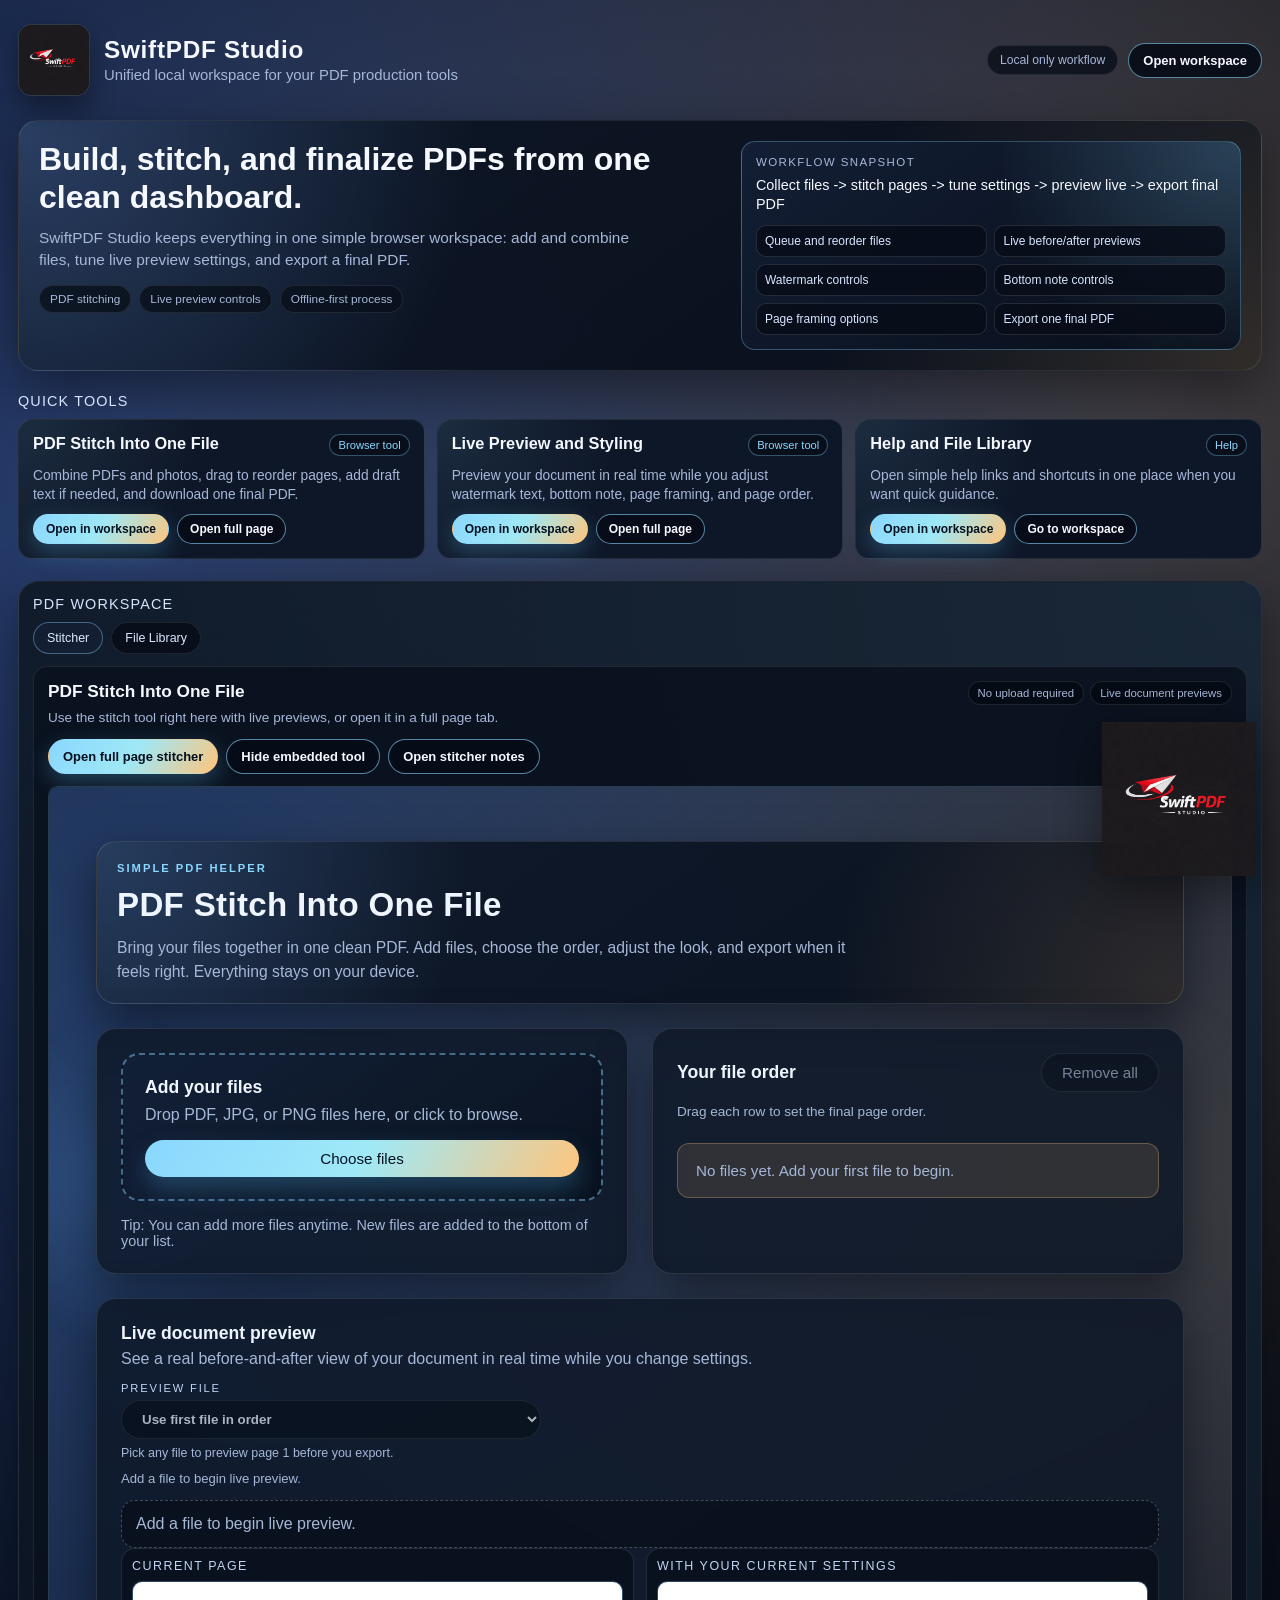
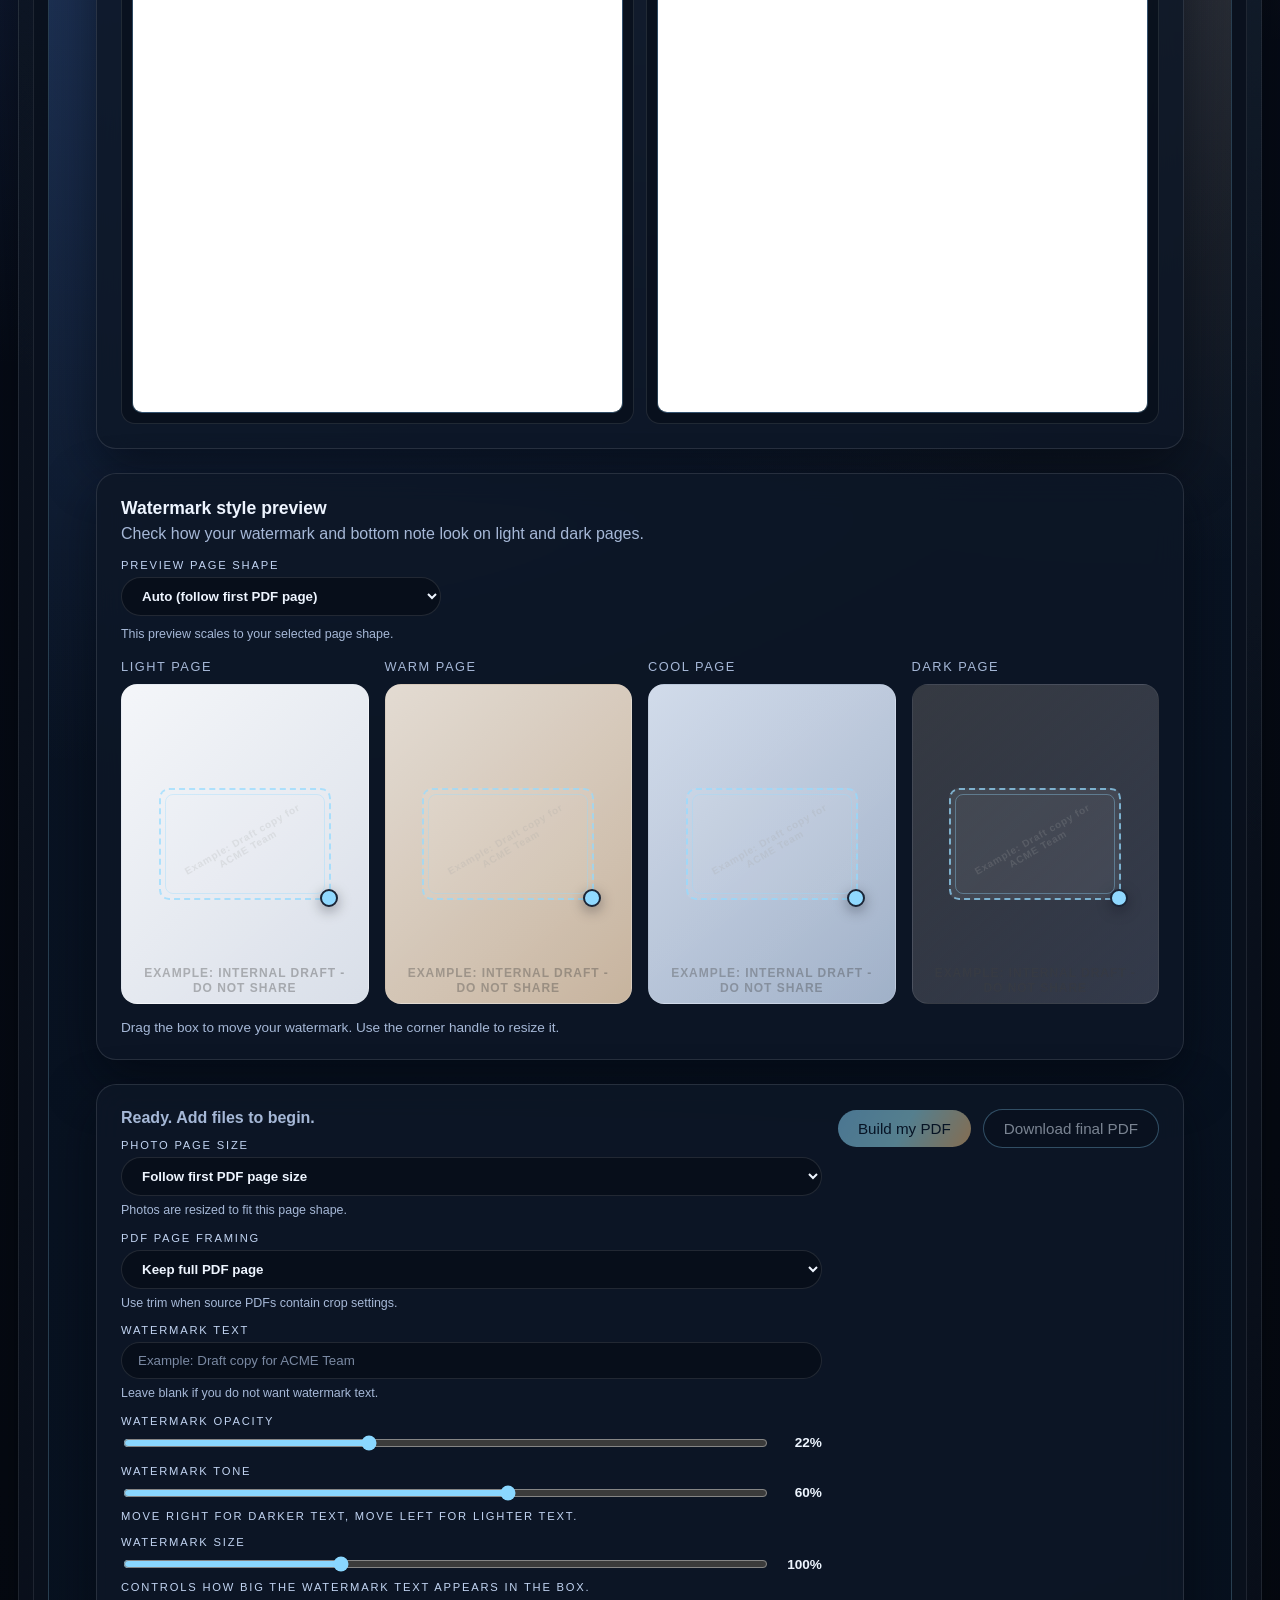
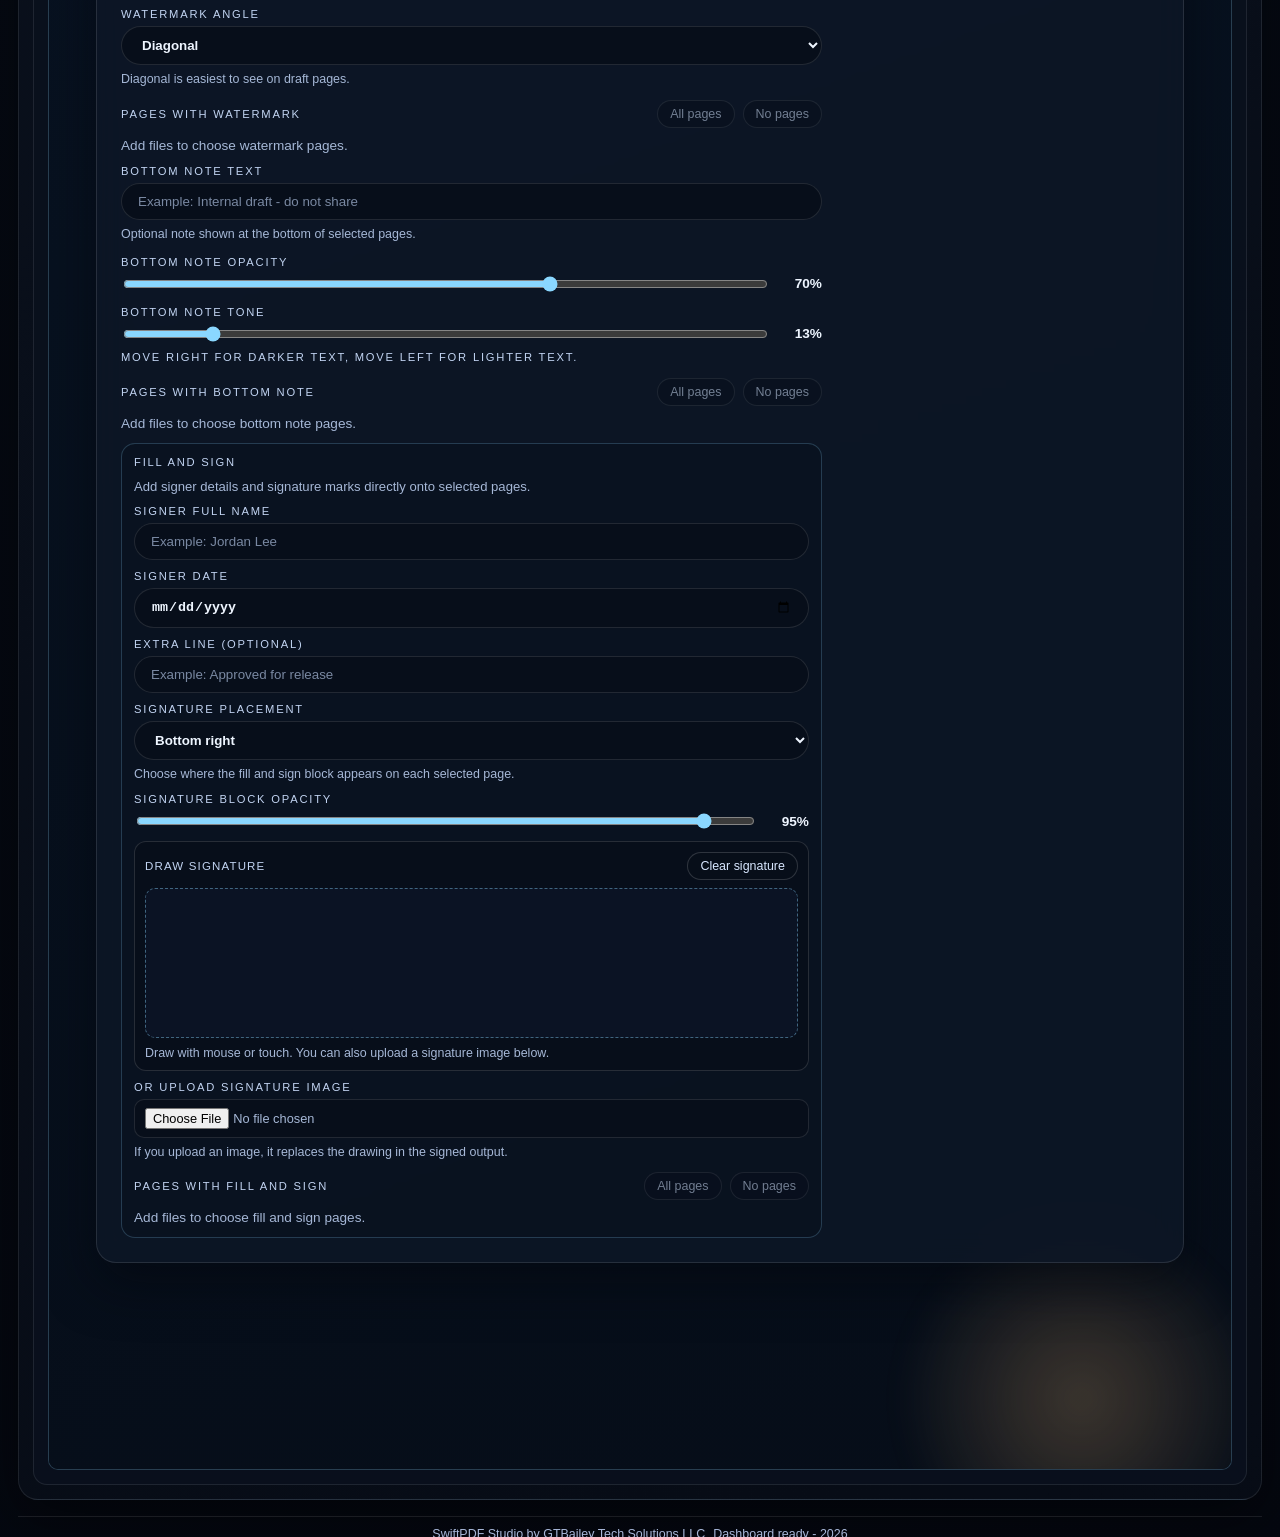
==== index.html @ 150867b7 "Initial SwiftPDF Studio web publish" ====
<!DOCTYPE html>
<html lang="en">
<head>
  <meta charset="UTF-8" />
  <meta name="viewport" content="width=device-width, initial-scale=1" />
  <title>SwiftPDF Studio - Unified Dashboard</title>
  <link rel="stylesheet" href="dashboard.css" />
</head>
<body>
  <div class="app">
    <header class="topbar">
      <div class="brand">
        <div class="brand-mark" aria-hidden="true">
          <img class="brand-logo" src="./SwiftPDF%20Studio%20Logo.png" alt="" />
        </div>
        <div class="brand-copy">
          <div class="brand-title">SwiftPDF Studio</div>
          <div class="brand-subtitle">Unified local workspace for your PDF production tools</div>
        </div>
      </div>
      <div class="topbar-actions">
        <div class="chip">Local only workflow</div>
        <button class="btn btn-outline" type="button" data-action="open-workspace">Open workspace</button>
      </div>
    </header>

    <section class="hero">
      <div class="hero-main">
        <h1>Build, stitch, and finalize PDFs from one clean dashboard.</h1>
        <p>
          SwiftPDF Studio keeps everything in one simple browser workspace:
          add and combine files, tune live preview settings, and export a final PDF.
        </p>
        <div class="hero-tags">
          <span>PDF stitching</span>
          <span>Live preview controls</span>
          <span>Offline-first process</span>
        </div>
      </div>
      <div class="hero-visual">
        <div class="hero-visual-title">Workflow snapshot</div>
        <div class="hero-visual-body">Collect files -> stitch pages -> tune settings -> preview live -> export final PDF</div>
        <div class="hero-visual-grid">
          <div class="visual-chip">Queue and reorder files</div>
          <div class="visual-chip">Live before/after previews</div>
          <div class="visual-chip">Watermark controls</div>
          <div class="visual-chip">Bottom note controls</div>
          <div class="visual-chip">Page framing options</div>
          <div class="visual-chip">Export one final PDF</div>
        </div>
      </div>
    </section>

    <section class="quick-tools">
      <div class="section-title">Quick tools</div>
      <div class="tool-grid">
        <article class="tool-card" data-target="stitch">
          <div class="tool-head">
            <h3>PDF Stitch Into One File</h3>
            <span class="tool-tag">Browser tool</span>
          </div>
          <p>Combine PDFs and photos, drag to reorder pages, add draft text if needed, and download one final PDF.</p>
          <div class="tool-actions">
            <button class="btn btn-small" type="button" data-target="stitch">Open in workspace</button>
            <a class="btn btn-small btn-outline" href="./PDF%20Stitch%20Into%20One%20File/index.html" target="_blank" rel="noopener">Open full page</a>
          </div>
        </article>

        <article class="tool-card" data-target="stitch">
          <div class="tool-head">
            <h3>Live Preview and Styling</h3>
            <span class="tool-tag">Browser tool</span>
          </div>
          <p>Preview your document in real time while you adjust watermark text, bottom note, page framing, and page order.</p>
          <div class="tool-actions">
            <button class="btn btn-small" type="button" data-target="stitch">Open in workspace</button>
            <a class="btn btn-small btn-outline" href="./PDF%20Stitch%20Into%20One%20File/index.html" target="_blank" rel="noopener">Open full page</a>
          </div>
        </article>

        <article class="tool-card" data-target="library">
          <div class="tool-head">
            <h3>Help and File Library</h3>
            <span class="tool-tag">Help</span>
          </div>
          <p>Open simple help links and shortcuts in one place when you want quick guidance.</p>
          <div class="tool-actions">
            <button class="btn btn-small" type="button" data-target="library">Open in workspace</button>
            <button class="btn btn-small btn-outline" type="button" data-action="open-workspace">Go to workspace</button>
          </div>
        </article>
      </div>
    </section>

    <section class="workspace-wrap" id="workspace">
      <div class="section-title">PDF workspace</div>

      <div class="workspace-tabs">
        <button class="tab active" type="button" data-target="stitch">Stitcher</button>
        <button class="tab" type="button" data-target="library">File Library</button>
      </div>

      <div class="workspace-panels">
        <article class="panel active" id="panel-stitch">
          <div class="panel-header">
            <div>
              <h2>PDF Stitch Into One File</h2>
              <p>Use the stitch tool right here with live previews, or open it in a full page tab.</p>
            </div>
            <div class="panel-badges">
              <span>No upload required</span>
              <span>Live document previews</span>
            </div>
          </div>
          <div class="panel-actions">
            <a class="btn" href="./PDF%20Stitch%20Into%20One%20File/index.html" target="_blank" rel="noopener">Open full page stitcher</a>
            <button class="btn btn-outline" type="button" data-action="toggle-stitch-embed">Hide embedded tool</button>
            <a class="btn btn-outline" href="./PDF%20Stitch%20Into%20One%20File/README.md" target="_blank" rel="noopener">Open stitcher notes</a>
          </div>
          <div class="embed-wrap" id="stitch-embed-wrap">
            <iframe
              id="stitch-embed"
              title="PDF Stitch Into One File"
              src="./PDF%20Stitch%20Into%20One%20File/index.html"
              loading="lazy"></iframe>
          </div>
        </article>

        <article class="panel" id="panel-library">
          <div class="panel-header">
            <div>
              <h2>Suite File Library</h2>
              <p>Helpful links for browser-based use of SwiftPDF Studio.</p>
            </div>
            <div class="panel-badges">
              <span>Fast navigation</span>
              <span>Novice friendly</span>
            </div>
          </div>

          <div class="library-grid">
            <section class="meta-card">
              <h3>Start here</h3>
              <a href="./PDF%20Stitch%20Into%20One%20File/index.html" target="_blank" rel="noopener">Open stitcher app</a>
              <a href="./index.html" target="_blank" rel="noopener">Open dashboard home</a>
              <a href="./PDF%20Stitch%20Into%20One%20File/index.html" target="_blank" rel="noopener">Open full-page workspace</a>
              <a href="./PDF%20Stitch%20Into%20One%20File/README.md" target="_blank" rel="noopener">Open quick guide</a>
            </section>

            <section class="meta-card">
              <h3>Brand and help</h3>
              <a href="./PDF%20Stitch%20Into%20One%20File/README.md" target="_blank" rel="noopener">Open usage guide</a>
              <a href="./PDF%20Stitch%20Into%20One%20File/index.html" target="_blank" rel="noopener">Open browser tool directly</a>
              <a href="./SwiftPDF%20Studio%20Logo.png" target="_blank" rel="noopener">Open logo image</a>
            </section>

            <section class="meta-card">
              <h3>Suite startup helpers</h3>
              <button class="btn btn-outline" type="button" data-target="stitch">Go to Stitcher panel</button>
              <button class="btn btn-outline" type="button" data-target="library">Stay on File Library panel</button>
              <button class="btn btn-outline" type="button" data-action="open-workspace">Return to workspace top</button>
            </section>
          </div>
        </article>
      </div>
    </section>

    <footer class="footer">
      <span>SwiftPDF Studio by GTBailey Tech Solutions LLC</span>
      <span id="year"></span>
    </footer>
  </div>

  <script src="dashboard.js"></script>
</body>
</html>
---- dashboard.css ----
:root {
  --bg: #050a13;
  --bg-deep: #060d1e;
  --surface: #111b2f;
  --surface-strong: #18253f;
  --surface-muted: #0e1728;
  --line: rgba(255, 255, 255, 0.09);
  --line-strong: rgba(138, 215, 255, 0.4);
  --text: #f5f8ff;
  --muted: #a7b7d8;
  --accent: #8ad7ff;
  --accent-warm: #ffc57d;
  --danger: #ff8f8f;
  --radius-lg: 20px;
  --radius-md: 14px;
  --radius-sm: 10px;
  --app-width: 1380px;
  --shadow: 0 18px 55px rgba(0, 0, 0, 0.45);
}

* {
  box-sizing: border-box;
}

html,
body {
  margin: 0;
  padding: 0;
  min-height: 100%;
  max-width: 100%;
  overflow-x: hidden;
}

body {
  position: relative;
  isolation: isolate;
  font-family: "Space Grotesk", "Segoe UI", "Trebuchet MS", sans-serif;
  color: var(--text);
  background:
    radial-gradient(circle at 8% 12%, rgba(90, 143, 255, 0.35), transparent 32%),
    radial-gradient(circle at 90% 8%, rgba(255, 197, 125, 0.22), transparent 28%),
    linear-gradient(165deg, var(--bg-deep) 0%, var(--bg) 60%, #04070f 100%);
}

body::before {
  content: "";
  position: fixed;
  right: clamp(10px, 2vw, 24px);
  bottom: clamp(10px, 2vw, 24px);
  width: clamp(110px, 12vw, 180px);
  aspect-ratio: 1 / 1;
  pointer-events: none;
  z-index: 50;
  background-image: url("SwiftPDF Studio Logo.png");
  background-repeat: no-repeat;
  background-position: right bottom;
  background-size: contain;
  opacity: 0.98;
  filter: drop-shadow(0 12px 24px rgba(0, 0, 0, 0.45));
}

.app {
  position: relative;
  z-index: 1;
  width: min(var(--app-width), 100%);
  margin: 0 auto;
  padding: 24px 18px 44px;
}

.topbar {
  display: flex;
  justify-content: space-between;
  align-items: center;
  gap: 18px;
  margin-bottom: 24px;
}

.brand {
  display: flex;
  align-items: center;
  gap: 14px;
}

.brand-mark {
  position: relative;
  width: 72px;
  height: 72px;
  border-radius: 14px;
  border: 1px solid rgba(255, 255, 255, 0.16);
  background: rgba(8, 14, 25, 0.82);
  box-shadow: 0 12px 26px rgba(0, 0, 0, 0.38);
  display: grid;
  place-items: center;
  overflow: hidden;
}

.brand-logo {
  display: block;
  width: 100%;
  height: 100%;
  object-fit: contain;
}

.brand-copy {
  display: grid;
  gap: 3px;
}

.brand-title {
  font-size: clamp(1.28rem, 1.95vw, 1.52rem);
  font-weight: 680;
  letter-spacing: 0.03em;
  line-height: 1.1;
}

.brand-subtitle {
  font-size: 0.93rem;
  color: var(--muted);
}

.topbar-actions {
  display: flex;
  align-items: center;
  gap: 10px;
  flex-wrap: wrap;
  justify-content: flex-end;
}

.chip {
  border: 1px solid var(--line);
  border-radius: 999px;
  padding: 7px 12px;
  font-size: 0.76rem;
  color: var(--muted);
  background: rgba(9, 14, 25, 0.8);
}

.btn {
  appearance: none;
  border: 1px solid transparent;
  border-radius: 999px;
  padding: 9px 14px;
  background: linear-gradient(125deg, #8ad7ff, #9fe8f5, #ffc57d);
  color: #031020;
  font-weight: 650;
  font-size: 0.81rem;
  cursor: pointer;
  text-decoration: none;
  transition: transform 0.18s ease, box-shadow 0.18s ease, background 0.18s ease;
  display: inline-flex;
  align-items: center;
  justify-content: center;
  gap: 6px;
  box-shadow: 0 8px 22px rgba(83, 170, 214, 0.32);
}

.btn:hover {
  transform: translateY(-1px);
  box-shadow: 0 11px 24px rgba(83, 170, 214, 0.44);
}

.btn:active {
  transform: translateY(0);
}

.btn.btn-outline {
  background: rgba(7, 12, 23, 0.92);
  color: var(--text);
  border-color: rgba(138, 215, 255, 0.6);
  box-shadow: none;
}

.btn.btn-outline:hover {
  background: rgba(17, 27, 44, 0.98);
  box-shadow: 0 0 0 1px rgba(138, 215, 255, 0.55);
}

.btn.btn-small {
  padding: 7px 12px;
  font-size: 0.75rem;
}

.hero {
  margin-bottom: 22px;
  border: 1px solid var(--line);
  border-radius: var(--radius-lg);
  background:
    radial-gradient(circle at 0 0, rgba(119, 170, 255, 0.28), transparent 36%),
    radial-gradient(circle at 100% 100%, rgba(255, 197, 125, 0.16), transparent 35%),
    linear-gradient(145deg, rgba(14, 23, 40, 0.98), rgba(8, 14, 25, 0.98));
  box-shadow: var(--shadow);
  display: grid;
  grid-template-columns: minmax(0, 3fr) minmax(0, 2.2fr);
  gap: 20px;
  padding: 20px;
}

.hero h1 {
  margin: 0 0 10px;
  font-size: clamp(1.5rem, 2.5vw, 2rem);
  line-height: 1.18;
}

.hero p {
  margin: 0;
  color: var(--muted);
  max-width: 620px;
  font-size: 0.96rem;
  line-height: 1.45;
}

.hero-tags {
  display: flex;
  gap: 8px;
  margin-top: 14px;
  flex-wrap: wrap;
}

.hero-tags span {
  border-radius: 999px;
  border: 1px solid var(--line);
  background: rgba(10, 17, 29, 0.85);
  color: var(--muted);
  font-size: 0.74rem;
  padding: 6px 10px;
}

.hero-visual {
  border: 1px solid rgba(138, 215, 255, 0.3);
  border-radius: var(--radius-md);
  background:
    radial-gradient(circle at 100% 0, rgba(138, 215, 255, 0.24), transparent 45%),
    linear-gradient(145deg, rgba(20, 32, 54, 0.96), rgba(8, 14, 25, 0.98));
  padding: 14px;
}

.hero-visual-title {
  font-size: 0.72rem;
  letter-spacing: 0.12em;
  text-transform: uppercase;
  color: var(--muted);
  margin-bottom: 8px;
}

.hero-visual-body {
  font-size: 0.9rem;
  line-height: 1.35;
  margin-bottom: 10px;
}

.hero-visual-grid {
  display: grid;
  grid-template-columns: repeat(2, minmax(0, 1fr));
  gap: 7px;
}

.visual-chip {
  border: 1px solid rgba(255, 255, 255, 0.12);
  background: rgba(7, 12, 23, 0.8);
  border-radius: 10px;
  padding: 8px;
  font-size: 0.75rem;
  color: #d8e5ff;
}

.section-title {
  margin: 0 0 10px;
  font-size: 0.9rem;
  letter-spacing: 0.08em;
  text-transform: uppercase;
  color: #d7e4ff;
}

.quick-tools {
  margin-bottom: 22px;
}

.tool-grid {
  display: grid;
  grid-template-columns: repeat(3, minmax(0, 1fr));
  gap: 12px;
}

.tool-card {
  border: 1px solid var(--line);
  border-radius: var(--radius-md);
  background:
    radial-gradient(circle at 0 0, rgba(138, 215, 255, 0.11), transparent 42%),
    var(--surface-muted);
  padding: 14px;
  display: grid;
  gap: 10px;
  transition: transform 0.18s ease, border-color 0.18s ease, box-shadow 0.2s ease;
}

.tool-card:hover {
  transform: translateY(-2px);
  border-color: rgba(138, 215, 255, 0.38);
  box-shadow: 0 14px 28px rgba(0, 0, 0, 0.3);
}

.tool-head {
  display: flex;
  align-items: flex-start;
  justify-content: space-between;
  gap: 12px;
}

.tool-head h3 {
  margin: 0;
  font-size: 1.02rem;
}

.tool-tag {
  border-radius: 999px;
  border: 1px solid rgba(138, 215, 255, 0.34);
  background: rgba(7, 14, 26, 0.86);
  font-size: 0.7rem;
  color: var(--accent);
  padding: 4px 8px;
  white-space: nowrap;
}

.tool-card p {
  margin: 0;
  color: var(--muted);
  font-size: 0.86rem;
  line-height: 1.4;
}

.tool-actions {
  display: flex;
  flex-wrap: wrap;
  gap: 8px;
}

.workspace-wrap {
  border: 1px solid var(--line);
  border-radius: var(--radius-lg);
  background:
    radial-gradient(circle at 100% 0, rgba(138, 215, 255, 0.1), transparent 44%),
    linear-gradient(155deg, rgba(12, 20, 34, 0.98), rgba(7, 12, 22, 0.98));
  padding: 14px;
  box-shadow: var(--shadow);
}

.workspace-tabs {
  display: flex;
  gap: 8px;
  margin-bottom: 12px;
  flex-wrap: wrap;
}

.tab {
  appearance: none;
  border: 1px solid var(--line);
  border-radius: 999px;
  padding: 8px 13px;
  font-size: 0.78rem;
  background: rgba(8, 14, 24, 0.85);
  color: #dce8ff;
  cursor: pointer;
  transition: border-color 0.18s ease, background 0.18s ease;
}

.tab:hover {
  border-color: rgba(138, 215, 255, 0.55);
}

.tab.active {
  border-color: var(--line-strong);
  background: rgba(20, 31, 53, 0.96);
}

.workspace-panels {
  display: grid;
}

.panel {
  display: none;
  border: 1px solid var(--line);
  border-radius: var(--radius-md);
  background: rgba(10, 17, 30, 0.86);
  padding: 14px;
  gap: 12px;
}

.panel.active {
  display: grid;
}

.panel-header {
  display: flex;
  justify-content: space-between;
  gap: 12px;
  flex-wrap: wrap;
  align-items: flex-start;
}

.panel-header h2 {
  margin: 0 0 6px;
  font-size: 1.08rem;
}

.panel-header p {
  margin: 0;
  color: var(--muted);
  font-size: 0.85rem;
  line-height: 1.4;
}

.panel-badges {
  display: flex;
  gap: 6px;
  flex-wrap: wrap;
}

.panel-badges span {
  border: 1px solid rgba(255, 255, 255, 0.1);
  background: rgba(5, 10, 18, 0.75);
  color: var(--muted);
  border-radius: 999px;
  padding: 5px 9px;
  font-size: 0.71rem;
}

.panel-actions {
  display: flex;
  gap: 8px;
  flex-wrap: wrap;
}

.embed-wrap {
  border-radius: var(--radius-sm);
  border: 1px solid rgba(138, 215, 255, 0.25);
  overflow: hidden;
  background: rgba(7, 12, 22, 0.96);
}

.embed-wrap iframe {
  width: 100%;
  min-height: 960px;
  border: 0;
  display: block;
}

.launch-grid {
  display: grid;
  grid-template-columns: repeat(2, minmax(0, 1fr));
  gap: 12px;
}

.launch-card {
  border: 1px solid rgba(255, 255, 255, 0.1);
  border-radius: var(--radius-sm);
  background: rgba(6, 11, 21, 0.8);
  padding: 12px;
  display: grid;
  gap: 10px;
}

.launch-card h3 {
  margin: 0;
  font-size: 0.96rem;
}

.launch-card p {
  margin: 0;
  color: var(--muted);
  font-size: 0.84rem;
  line-height: 1.4;
}

.launch-card pre {
  margin: 0;
  overflow-x: auto;
  border: 1px solid rgba(255, 255, 255, 0.12);
  border-radius: 8px;
  background: #060b14;
  color: #ddedff;
  padding: 10px;
  font-size: 0.76rem;
  line-height: 1.45;
}

.path-row {
  color: var(--muted);
  font-size: 0.75rem;
}

.path-row code {
  color: #d7e7ff;
}

.meta-grid,
.library-grid {
  display: grid;
  grid-template-columns: repeat(2, minmax(0, 1fr));
  gap: 12px;
}

.library-grid {
  grid-template-columns: repeat(3, minmax(0, 1fr));
}

.meta-card {
  border: 1px solid rgba(255, 255, 255, 0.1);
  border-radius: var(--radius-sm);
  background: rgba(7, 13, 24, 0.82);
  padding: 12px;
  display: grid;
  gap: 8px;
  align-content: start;
}

.meta-card h3 {
  margin: 0 0 2px;
  font-size: 0.92rem;
}

.meta-card a {
  color: #d5ebff;
  text-decoration: none;
  font-size: 0.82rem;
  border-radius: 8px;
  border: 1px solid transparent;
  padding: 6px 8px;
  background: rgba(255, 255, 255, 0.02);
}

.meta-card a:hover {
  border-color: rgba(138, 215, 255, 0.42);
  background: rgba(138, 215, 255, 0.06);
}

.meta-card .btn {
  width: fit-content;
}

.footer {
  margin-top: 16px;
  color: var(--muted);
  font-size: 0.78rem;
  display: flex;
  justify-content: center;
  align-items: center;
  flex-wrap: wrap;
  text-align: center;
  gap: 8px;
  border-top: 1px solid var(--line);
  padding-top: 10px;
}

.footer-company {
  flex: 1;
  min-width: 240px;
  text-align: center;
}

@keyframes pulse-rotate {
  0% {
    transform: rotate(0deg);
    box-shadow: 0 0 10px rgba(138, 215, 255, 0.4);
  }
  50% {
    transform: rotate(180deg);
    box-shadow: 0 0 16px rgba(255, 197, 125, 0.5);
  }
  100% {
    transform: rotate(360deg);
    box-shadow: 0 0 10px rgba(138, 215, 255, 0.4);
  }
}

@media (max-width: 1180px) {
  .hero {
    grid-template-columns: 1fr;
  }

  .tool-grid {
    grid-template-columns: repeat(2, minmax(0, 1fr));
  }

  .library-grid {
    grid-template-columns: repeat(2, minmax(0, 1fr));
  }
}

@media (max-width: 860px) {
  .topbar {
    flex-direction: column;
    align-items: flex-start;
  }

  .brand-mark {
    width: 64px;
    height: 64px;
  }

  .brand-title {
    font-size: 1.26rem;
  }

  .brand-subtitle {
    font-size: 0.88rem;
  }

  .topbar-actions {
    width: 100%;
    justify-content: flex-start;
  }

  .tool-grid,
  .launch-grid,
  .meta-grid,
  .library-grid {
    grid-template-columns: 1fr;
  }

  .embed-wrap iframe {
    min-height: 720px;
  }
}

@media (max-width: 540px) {
  .app {
    padding: 14px 10px 28px;
  }

  .brand {
    gap: 10px;
  }

  .brand-mark {
    width: 56px;
    height: 56px;
    border-radius: 12px;
  }

  .brand-title {
    font-size: 1.12rem;
  }

  .brand-subtitle {
    font-size: 0.8rem;
  }

  .hero,
  .workspace-wrap,
  .panel,
  .tool-card {
    padding: 12px;
  }

  .panel-actions,
  .tool-actions {
    flex-direction: column;
  }

  .panel-actions .btn,
  .tool-actions .btn {
    width: 100%;
  }

  .embed-wrap iframe {
    min-height: 620px;
  }

  body::before {
    width: clamp(72px, 20vw, 108px);
    right: 8px;
    bottom: 8px;
  }

  .footer {
    justify-content: center;
    text-align: center;
  }

  .footer-company {
    flex-basis: 100%;
    min-width: 0;
    order: 3;
  }
}
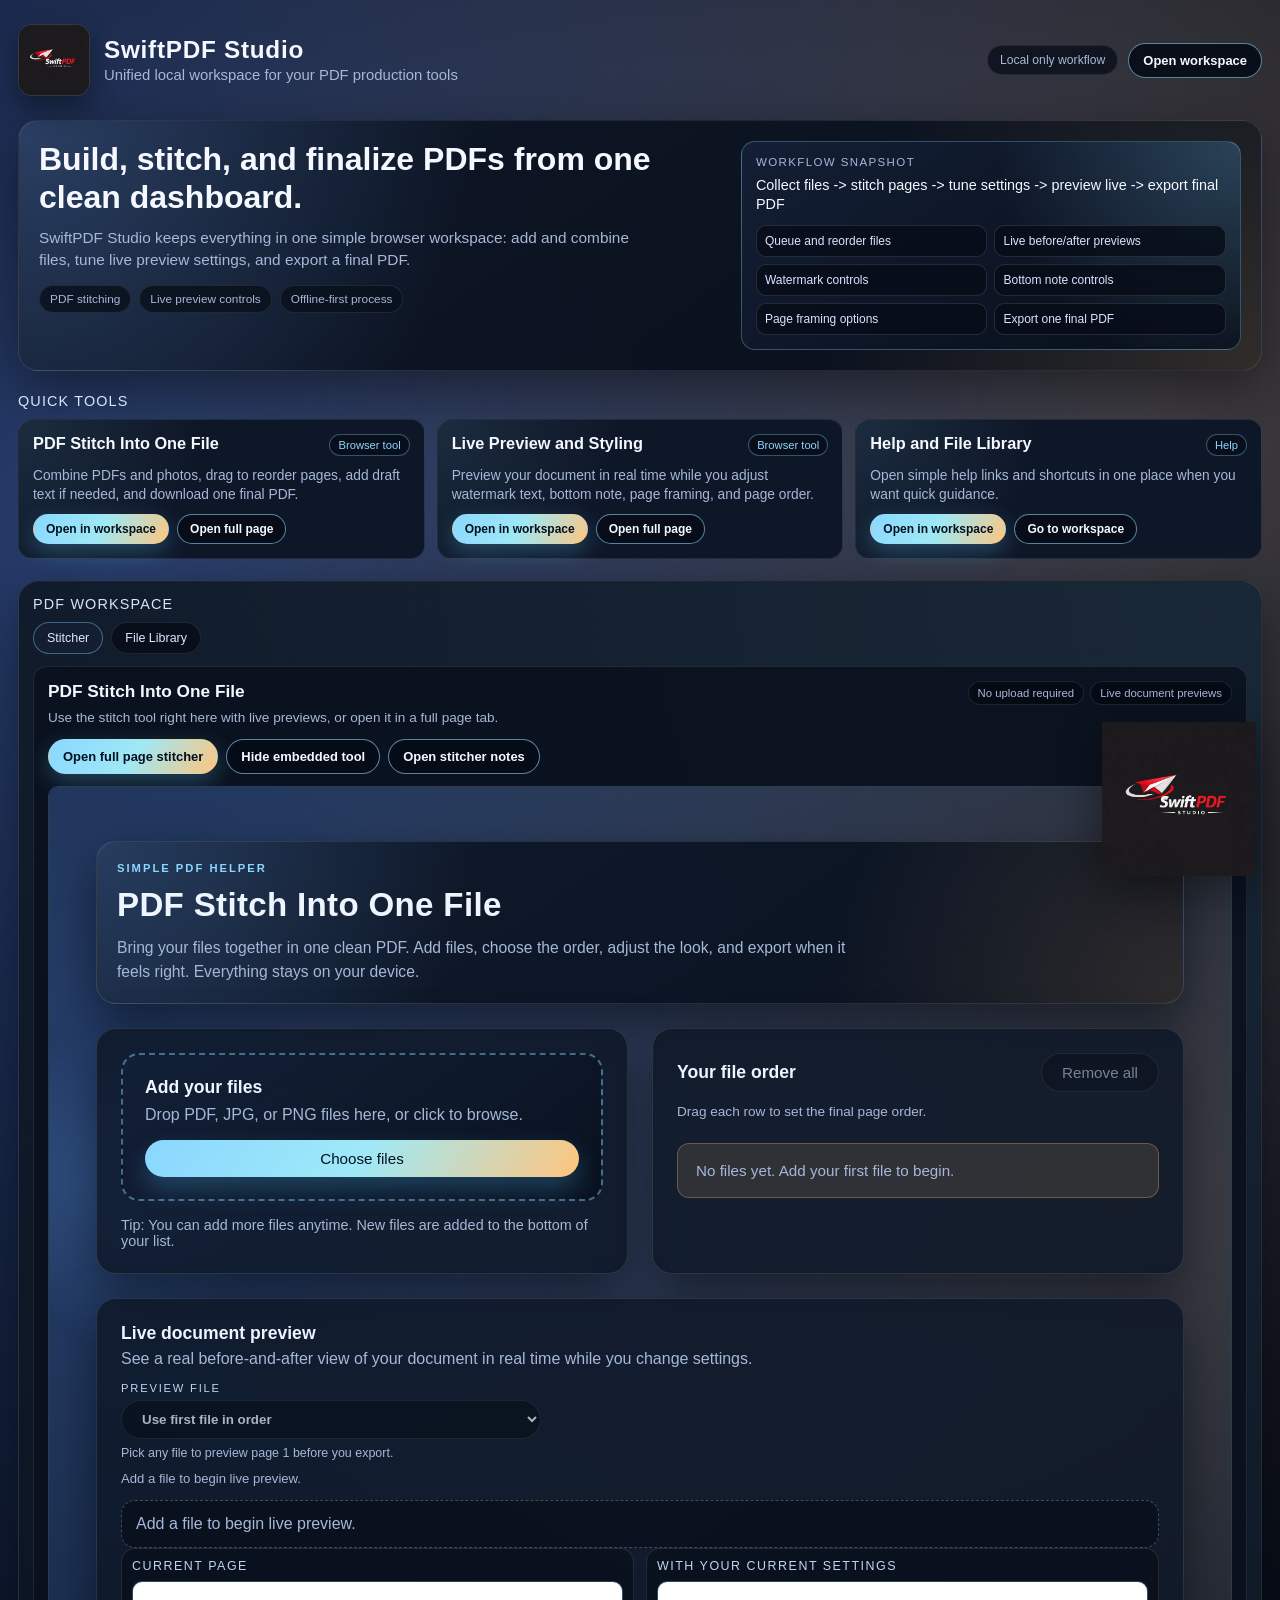
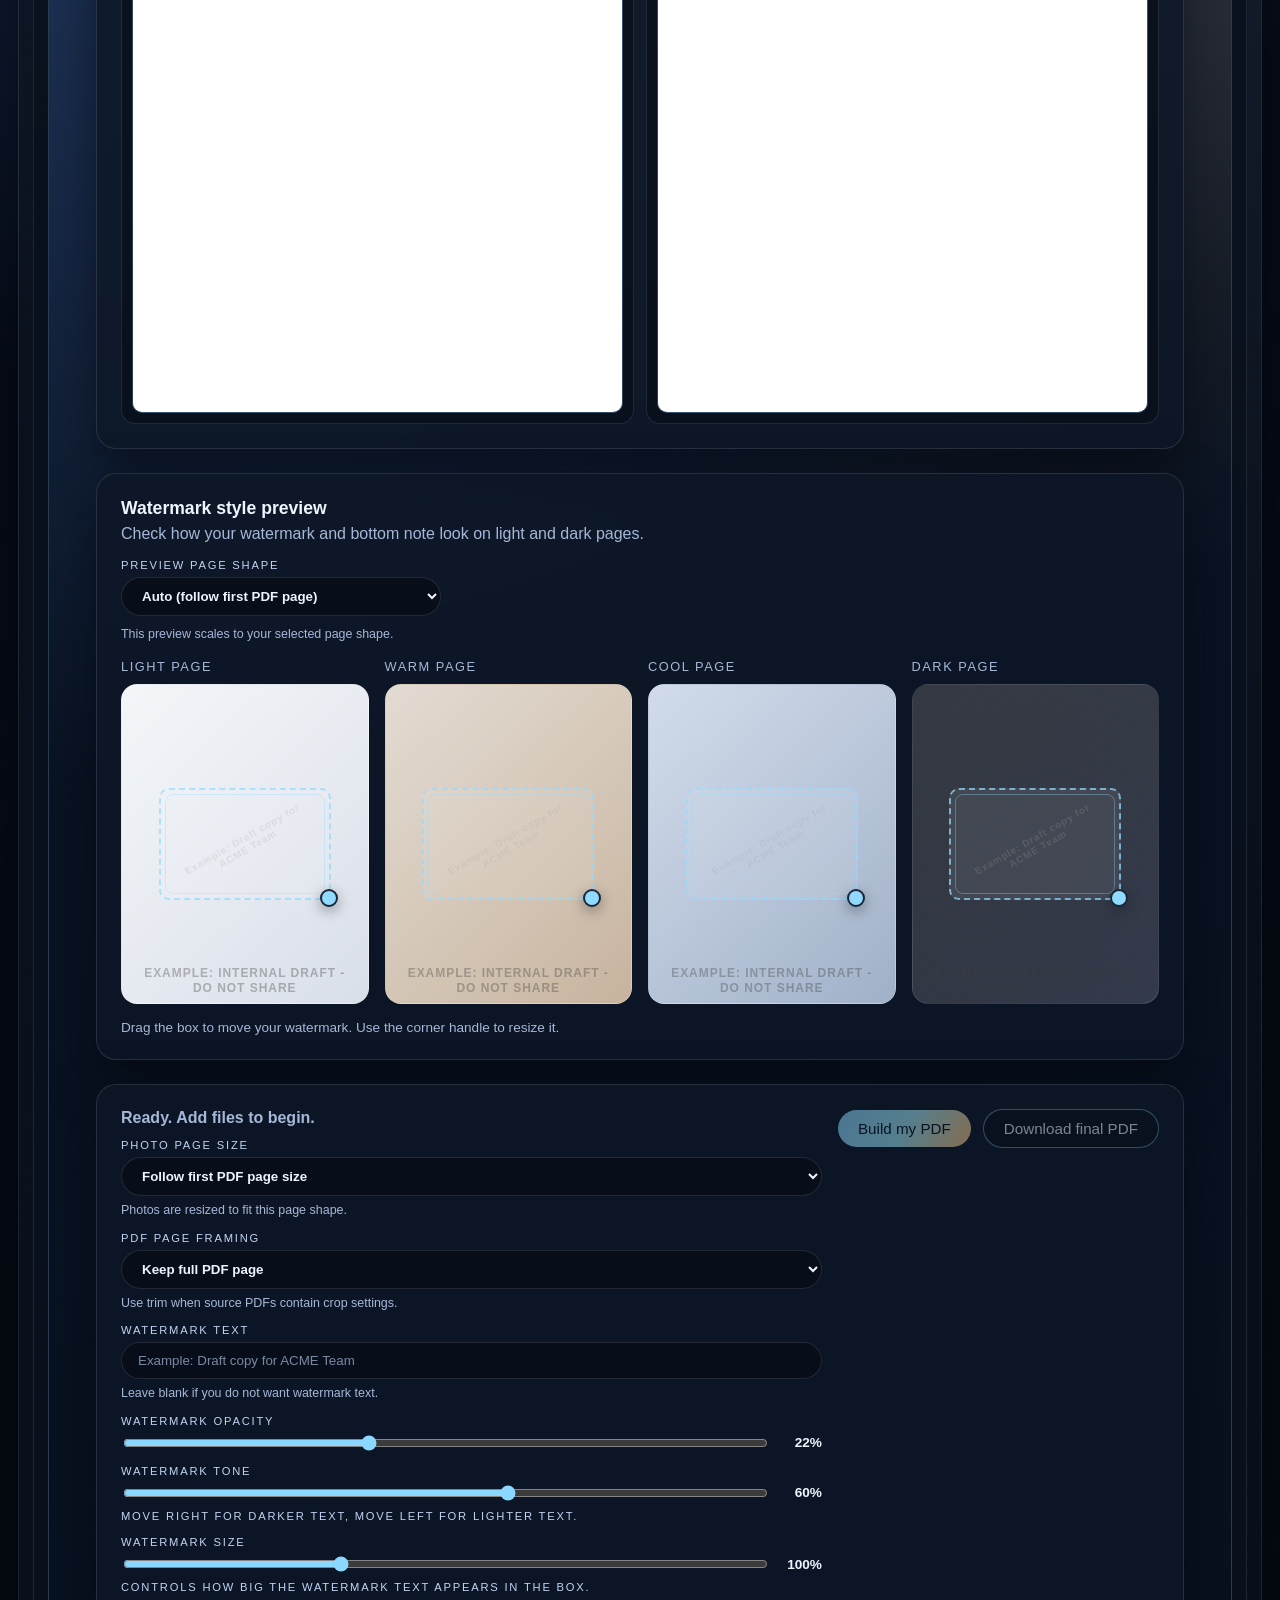
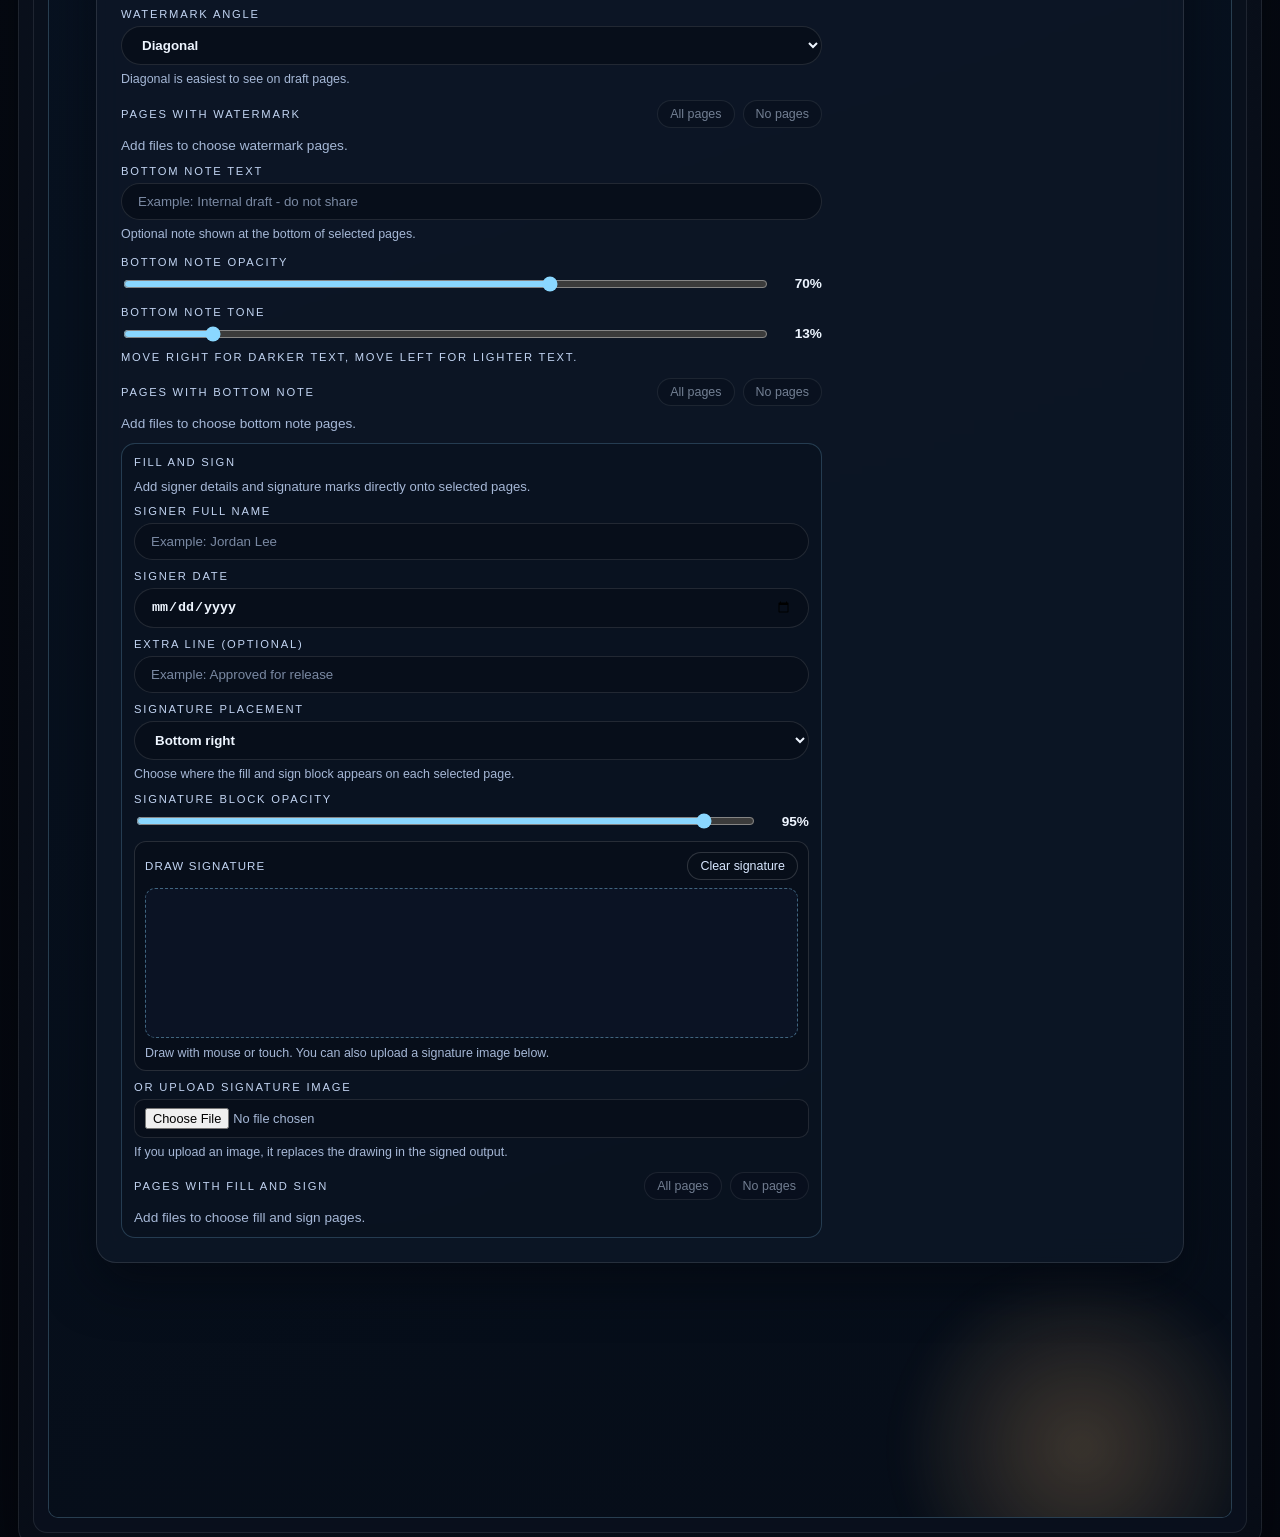
==== commit c458b9a7: "Set laptop emoji favicon across SwiftPDF pages" ====
--- a/index.html
+++ b/index.html
@@ -4,6 +4,7 @@
   <meta charset="UTF-8" />
   <meta name="viewport" content="width=device-width, initial-scale=1" />
   <title>SwiftPDF Studio - Unified Dashboard</title>
+  <link rel="icon" href="data:image/svg+xml,%3Csvg xmlns='http://www.w3.org/2000/svg' viewBox='0 0 100 100'%3E%3Ctext y='.9em' font-size='90'%3E%F0%9F%92%BB%3C/text%3E%3C/svg%3E" />
   <link rel="stylesheet" href="dashboard.css" />
 </head>
 <body>
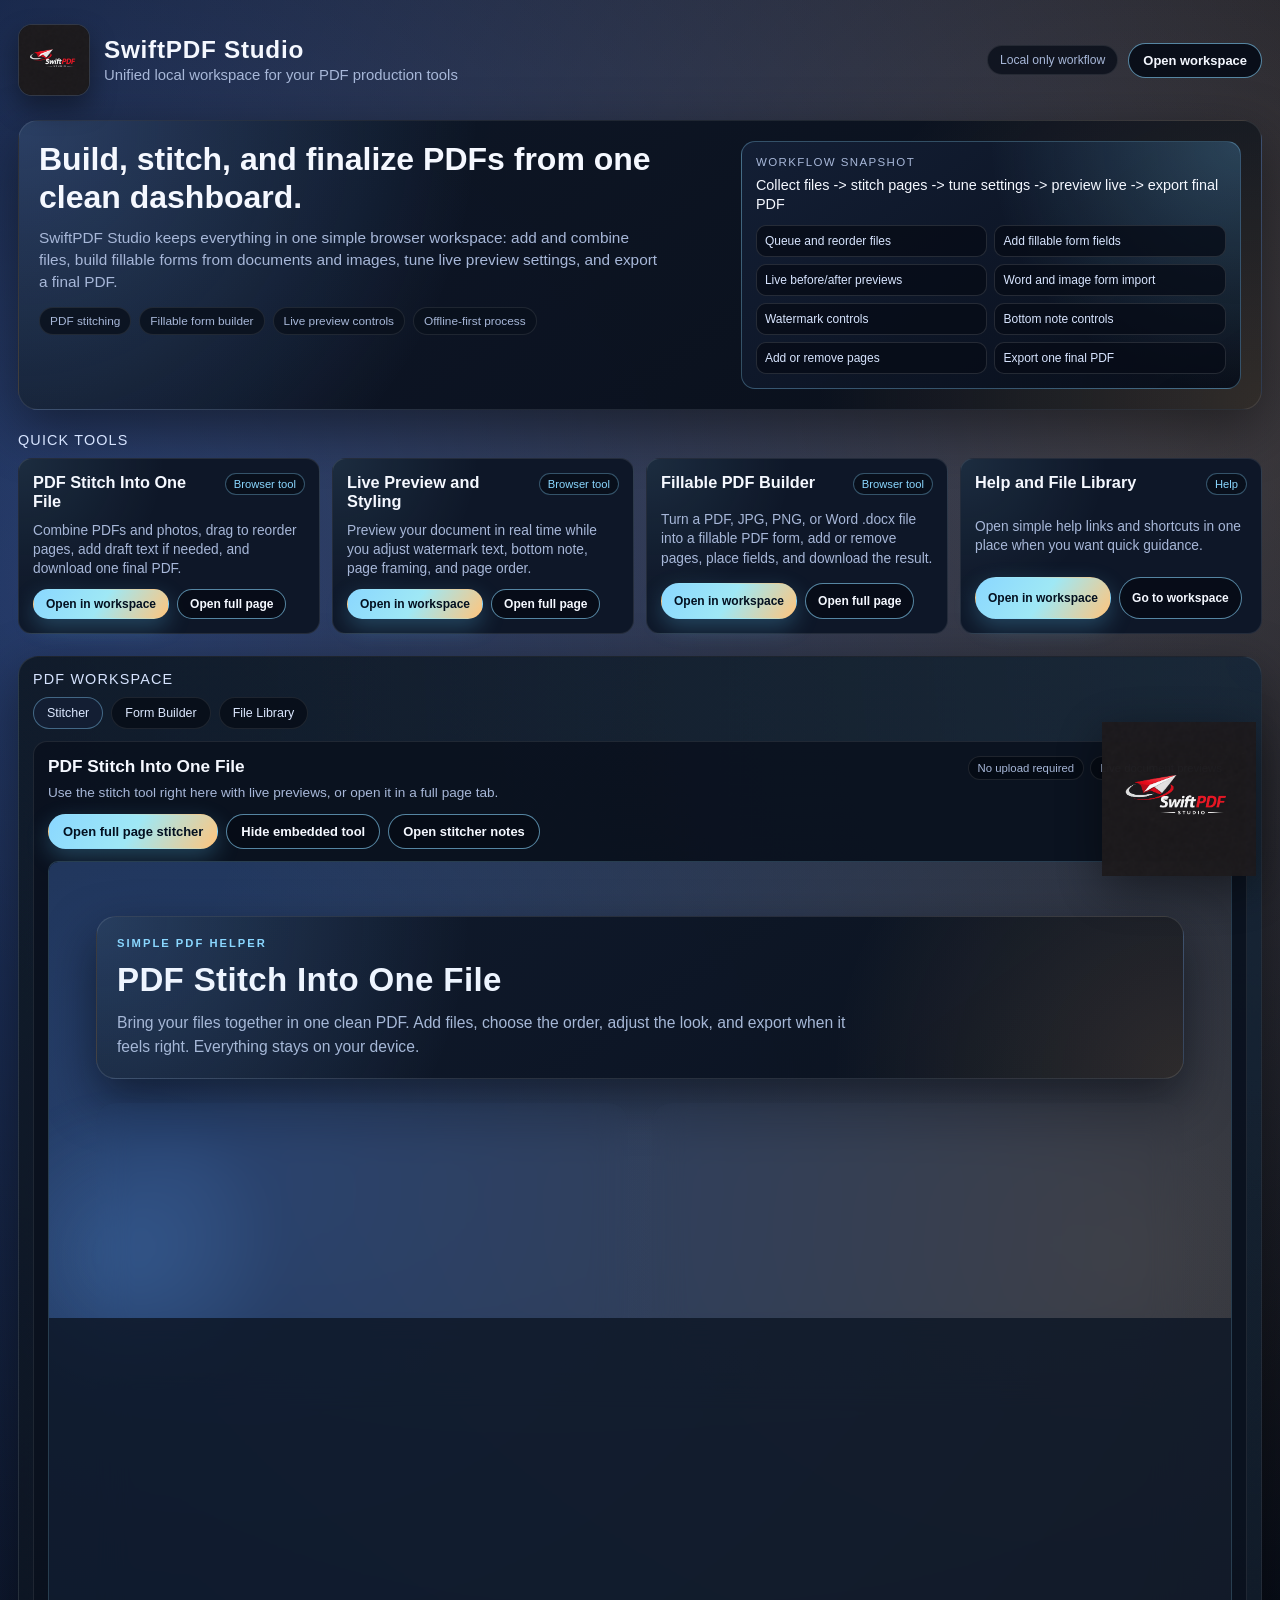
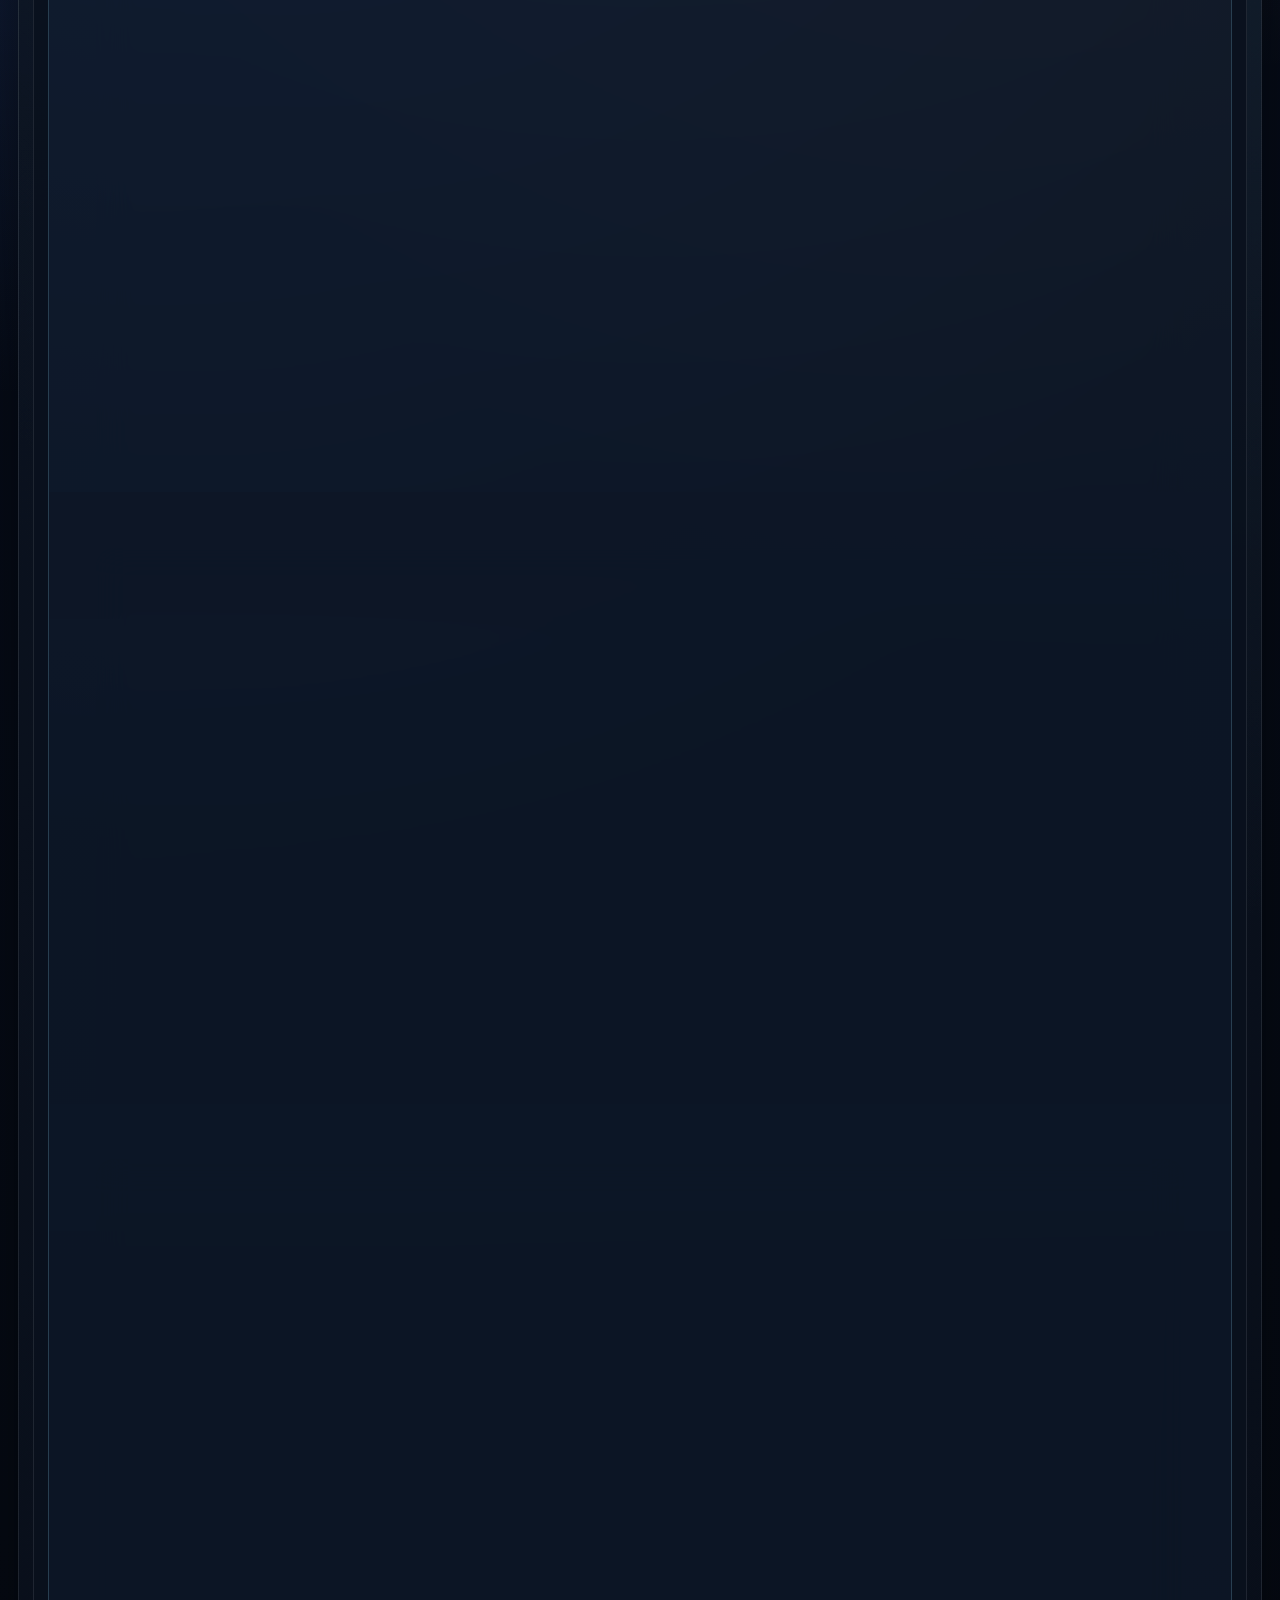
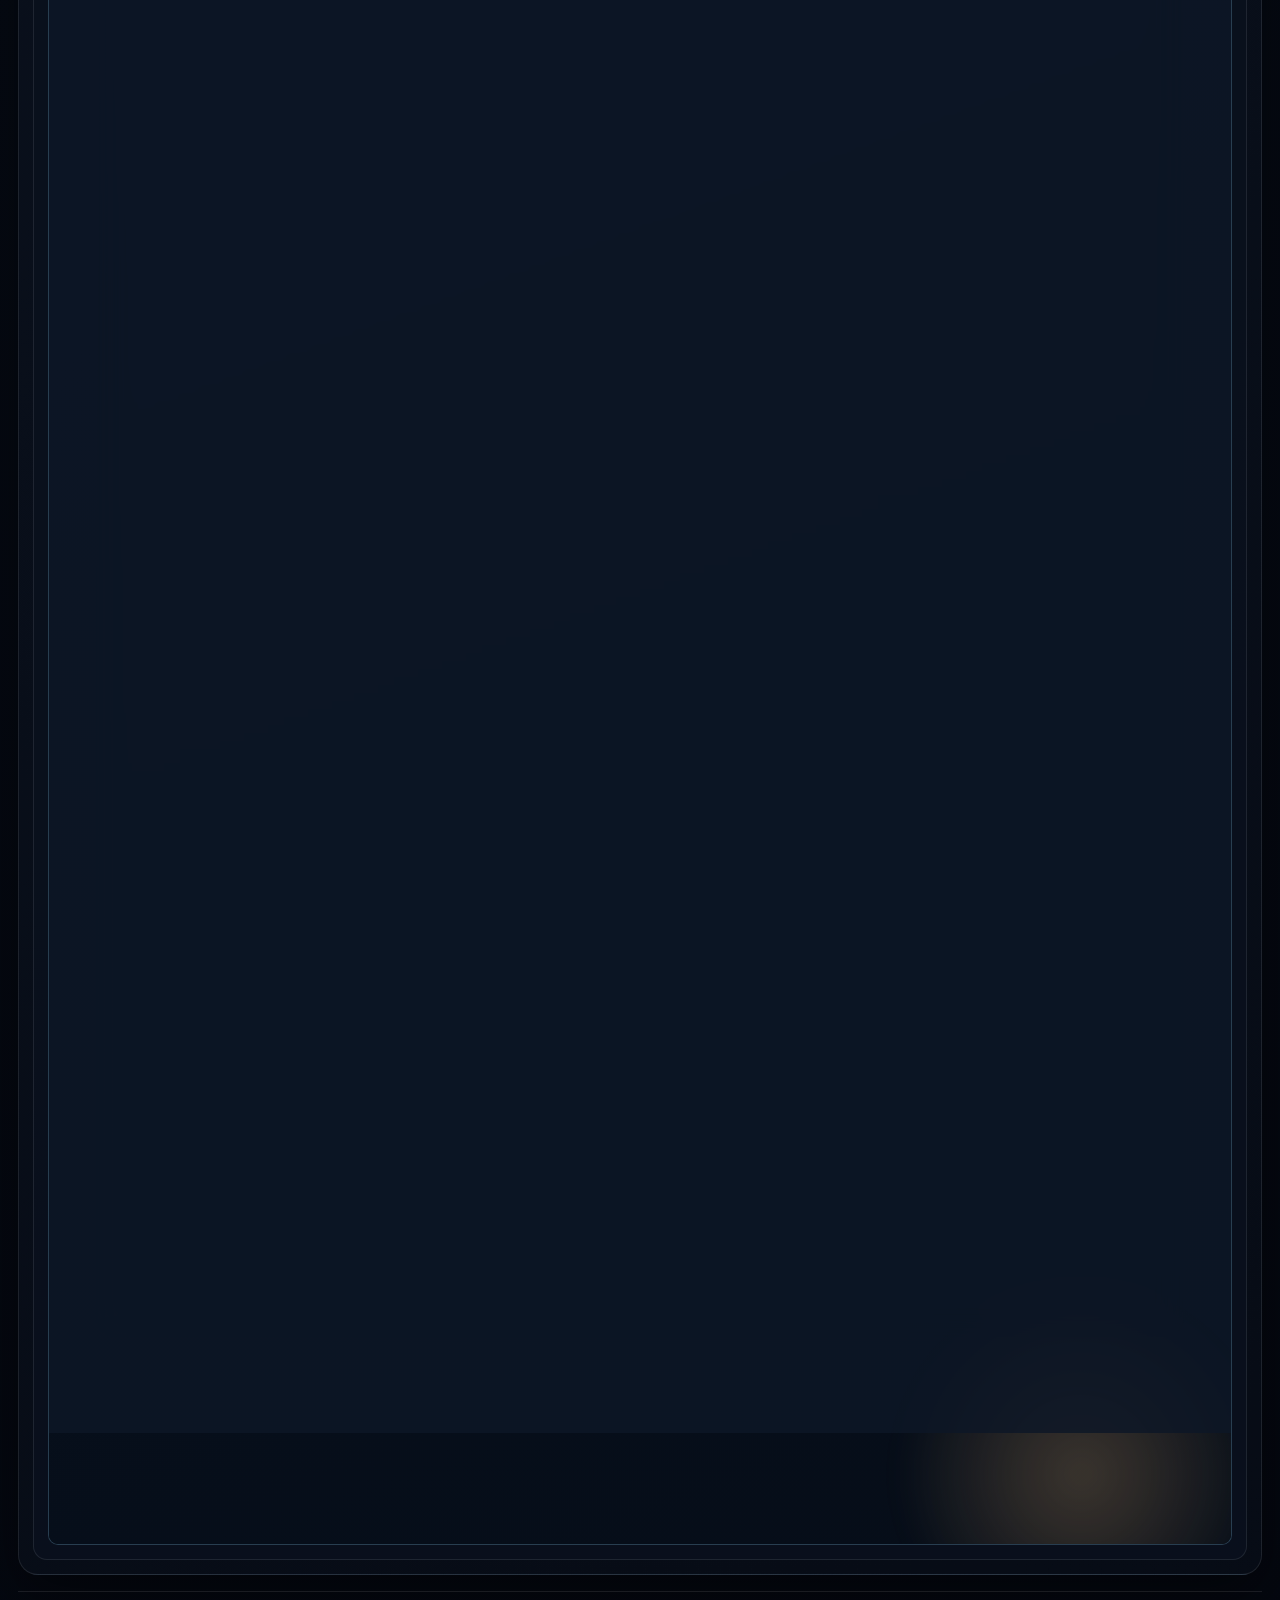
==== commit fc836824: "Add fillable PDF builder workspace" ====
--- a/index.html
+++ b/index.html
@@ -30,10 +30,11 @@
         <h1>Build, stitch, and finalize PDFs from one clean dashboard.</h1>
         <p>
           SwiftPDF Studio keeps everything in one simple browser workspace:
-          add and combine files, tune live preview settings, and export a final PDF.
+          add and combine files, build fillable forms from documents and images, tune live preview settings, and export a final PDF.
         </p>
         <div class="hero-tags">
           <span>PDF stitching</span>
+          <span>Fillable form builder</span>
           <span>Live preview controls</span>
           <span>Offline-first process</span>
         </div>
@@ -41,12 +42,14 @@
       <div class="hero-visual">
         <div class="hero-visual-title">Workflow snapshot</div>
         <div class="hero-visual-body">Collect files -> stitch pages -> tune settings -> preview live -> export final PDF</div>
-        <div class="hero-visual-grid">
+          <div class="hero-visual-grid">
           <div class="visual-chip">Queue and reorder files</div>
+          <div class="visual-chip">Add fillable form fields</div>
           <div class="visual-chip">Live before/after previews</div>
+          <div class="visual-chip">Word and image form import</div>
           <div class="visual-chip">Watermark controls</div>
           <div class="visual-chip">Bottom note controls</div>
-          <div class="visual-chip">Page framing options</div>
+          <div class="visual-chip">Add or remove pages</div>
           <div class="visual-chip">Export one final PDF</div>
         </div>
       </div>
@@ -79,6 +82,18 @@
           </div>
         </article>
 
+        <article class="tool-card" data-target="forms">
+          <div class="tool-head">
+            <h3>Fillable PDF Builder</h3>
+            <span class="tool-tag">Browser tool</span>
+          </div>
+          <p>Turn a PDF, JPG, PNG, or Word .docx file into a fillable PDF form, add or remove pages, place fields, and download the result.</p>
+          <div class="tool-actions">
+            <button class="btn btn-small" type="button" data-target="forms">Open in workspace</button>
+            <a class="btn btn-small btn-outline" href="./Fillable%20PDF%20Builder/index.html" target="_blank" rel="noopener">Open full page</a>
+          </div>
+        </article>
+
         <article class="tool-card" data-target="library">
           <div class="tool-head">
             <h3>Help and File Library</h3>
@@ -98,6 +113,7 @@
 
       <div class="workspace-tabs">
         <button class="tab active" type="button" data-target="stitch">Stitcher</button>
+        <button class="tab" type="button" data-target="forms">Form Builder</button>
         <button class="tab" type="button" data-target="library">File Library</button>
       </div>
 
@@ -115,7 +131,7 @@
           </div>
           <div class="panel-actions">
             <a class="btn" href="./PDF%20Stitch%20Into%20One%20File/index.html" target="_blank" rel="noopener">Open full page stitcher</a>
-            <button class="btn btn-outline" type="button" data-action="toggle-stitch-embed">Hide embedded tool</button>
+            <button class="btn btn-outline" type="button" data-action="toggle-embed" data-embed-wrap="stitch-embed-wrap">Hide embedded tool</button>
             <a class="btn btn-outline" href="./PDF%20Stitch%20Into%20One%20File/README.md" target="_blank" rel="noopener">Open stitcher notes</a>
           </div>
           <div class="embed-wrap" id="stitch-embed-wrap">
@@ -127,6 +143,30 @@
           </div>
         </article>
 
+        <article class="panel" id="panel-forms">
+          <div class="panel-header">
+            <div>
+              <h2>Fillable PDF Builder</h2>
+              <p>Use the browser form builder right here to turn a document into a fillable PDF with editable fields and page controls.</p>
+            </div>
+            <div class="panel-badges">
+              <span>PDF, JPG, PNG, DOCX</span>
+              <span>Page add and remove</span>
+            </div>
+          </div>
+          <div class="panel-actions">
+            <a class="btn" href="./Fillable%20PDF%20Builder/index.html" target="_blank" rel="noopener">Open full page form builder</a>
+            <button class="btn btn-outline" type="button" data-action="toggle-embed" data-embed-wrap="forms-embed-wrap">Hide embedded tool</button>
+          </div>
+          <div class="embed-wrap" id="forms-embed-wrap">
+            <iframe
+              id="forms-embed"
+              title="Fillable PDF Builder"
+              src="./Fillable%20PDF%20Builder/index.html"
+              loading="lazy"></iframe>
+          </div>
+        </article>
+
         <article class="panel" id="panel-library">
           <div class="panel-header">
             <div>
@@ -143,8 +183,9 @@
             <section class="meta-card">
               <h3>Start here</h3>
               <a href="./PDF%20Stitch%20Into%20One%20File/index.html" target="_blank" rel="noopener">Open stitcher app</a>
+              <a href="./Fillable%20PDF%20Builder/index.html" target="_blank" rel="noopener">Open fillable form builder</a>
               <a href="./index.html" target="_blank" rel="noopener">Open dashboard home</a>
-              <a href="./PDF%20Stitch%20Into%20One%20File/index.html" target="_blank" rel="noopener">Open full-page workspace</a>
+              <a href="./PDF%20Stitch%20Into%20One%20File/index.html" target="_blank" rel="noopener">Open full-page stitcher</a>
               <a href="./PDF%20Stitch%20Into%20One%20File/README.md" target="_blank" rel="noopener">Open quick guide</a>
             </section>
 
@@ -152,12 +193,14 @@
               <h3>Brand and help</h3>
               <a href="./PDF%20Stitch%20Into%20One%20File/README.md" target="_blank" rel="noopener">Open usage guide</a>
               <a href="./PDF%20Stitch%20Into%20One%20File/index.html" target="_blank" rel="noopener">Open browser tool directly</a>
+              <a href="./Fillable%20PDF%20Builder/index.html" target="_blank" rel="noopener">Open form tool directly</a>
               <a href="./SwiftPDF%20Studio%20Logo.png" target="_blank" rel="noopener">Open logo image</a>
             </section>
 
             <section class="meta-card">
               <h3>Suite startup helpers</h3>
               <button class="btn btn-outline" type="button" data-target="stitch">Go to Stitcher panel</button>
+              <button class="btn btn-outline" type="button" data-target="forms">Go to Form Builder panel</button>
               <button class="btn btn-outline" type="button" data-target="library">Stay on File Library panel</button>
               <button class="btn btn-outline" type="button" data-action="open-workspace">Return to workspace top</button>
             </section>
--- a/dashboard.css
+++ b/dashboard.css
@@ -277,7 +277,7 @@
 
 .tool-grid {
   display: grid;
-  grid-template-columns: repeat(3, minmax(0, 1fr));
+  grid-template-columns: repeat(auto-fit, minmax(240px, 1fr));
   gap: 12px;
 }
 
@@ -500,7 +500,7 @@
 }
 
 .library-grid {
-  grid-template-columns: repeat(3, minmax(0, 1fr));
+  grid-template-columns: repeat(auto-fit, minmax(220px, 1fr));
 }
 
 .meta-card {
@@ -577,10 +577,7 @@
     grid-template-columns: 1fr;
   }
 
-  .tool-grid {
-    grid-template-columns: repeat(2, minmax(0, 1fr));
-  }
-
+  .tool-grid,
   .library-grid {
     grid-template-columns: repeat(2, minmax(0, 1fr));
   }
